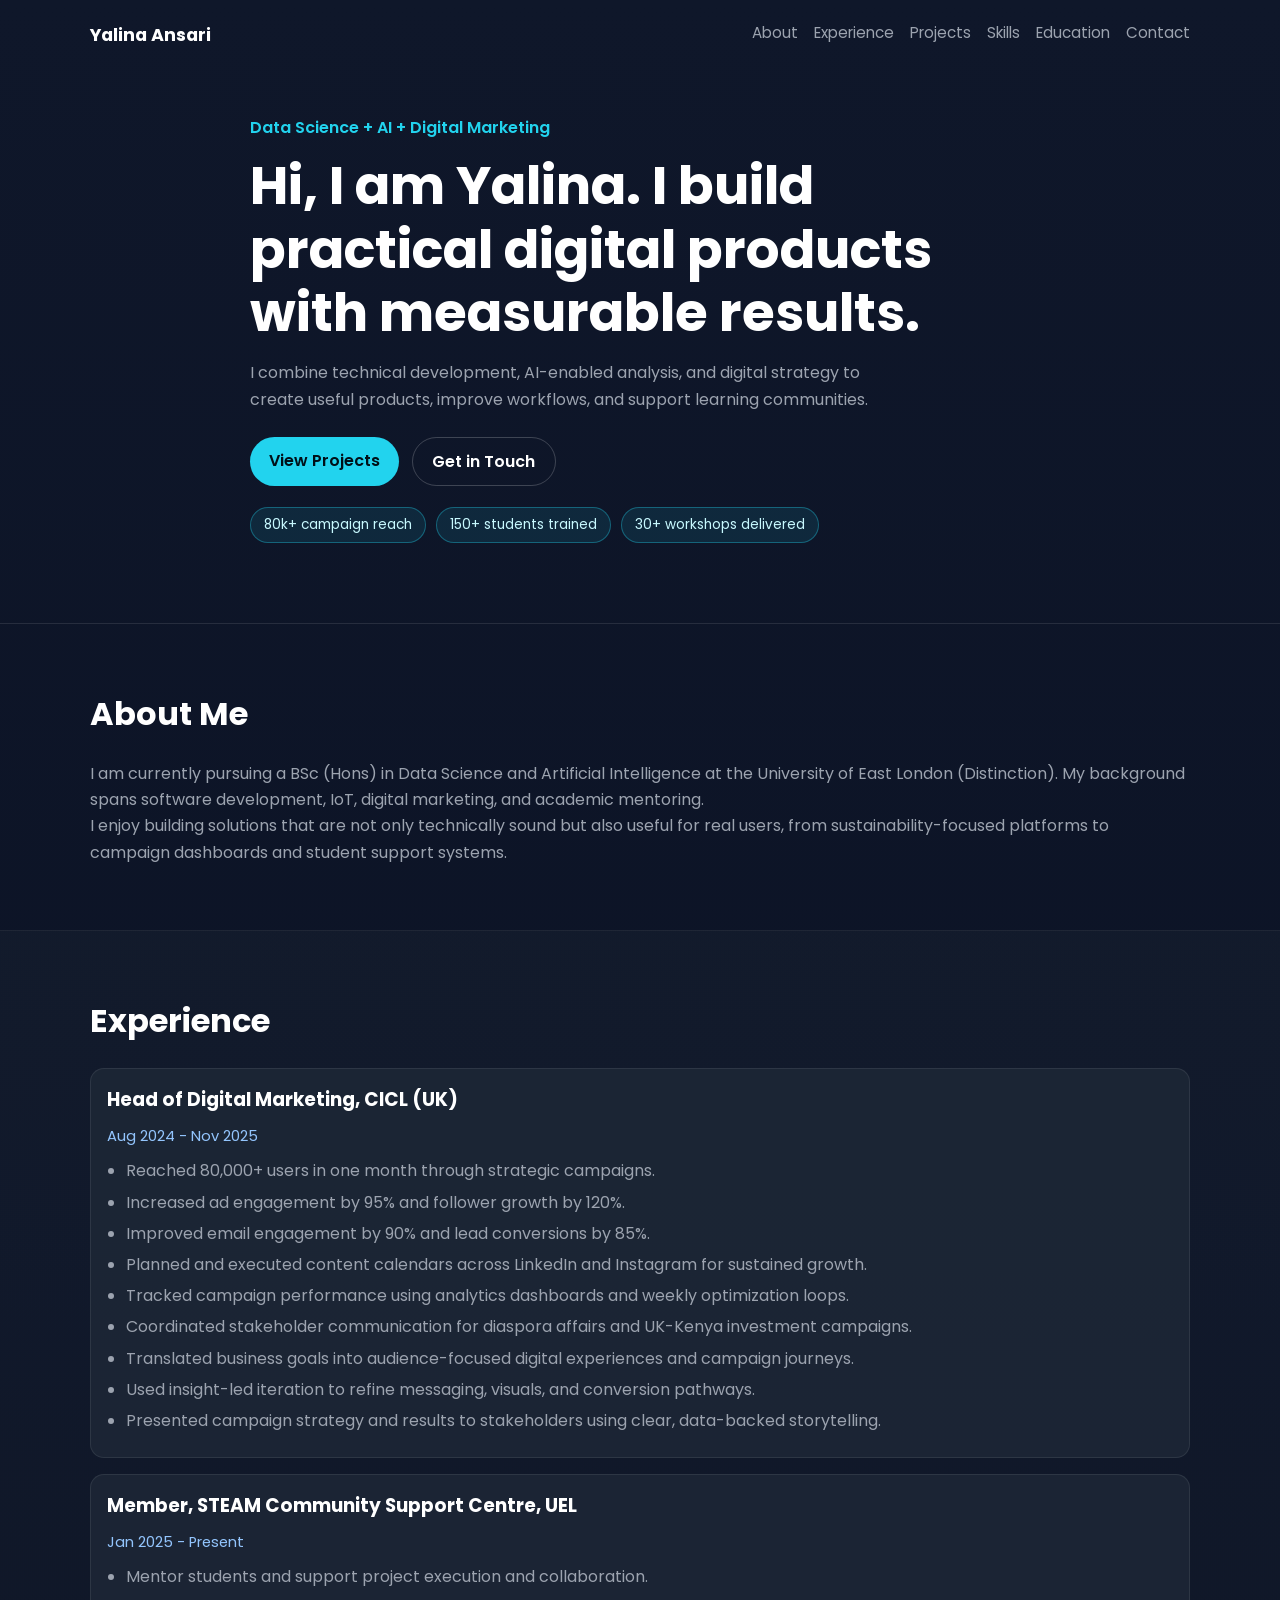
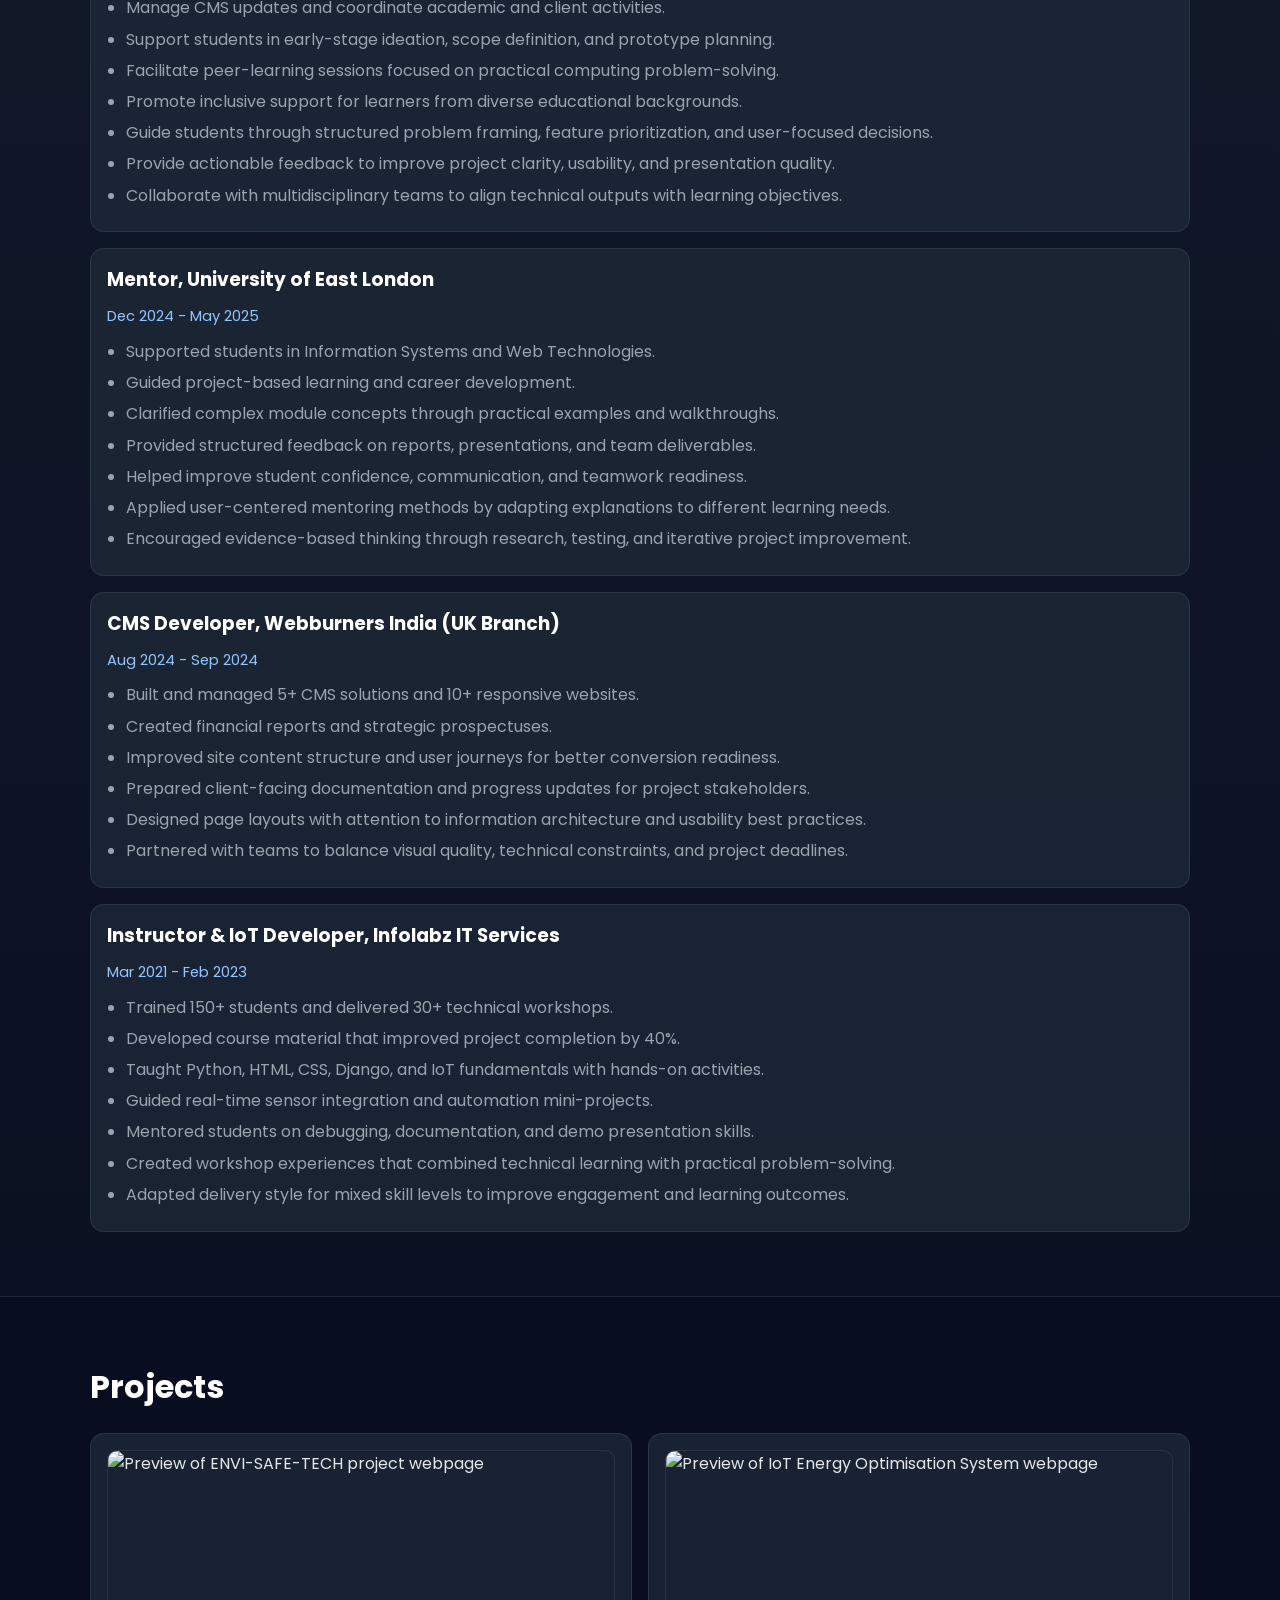
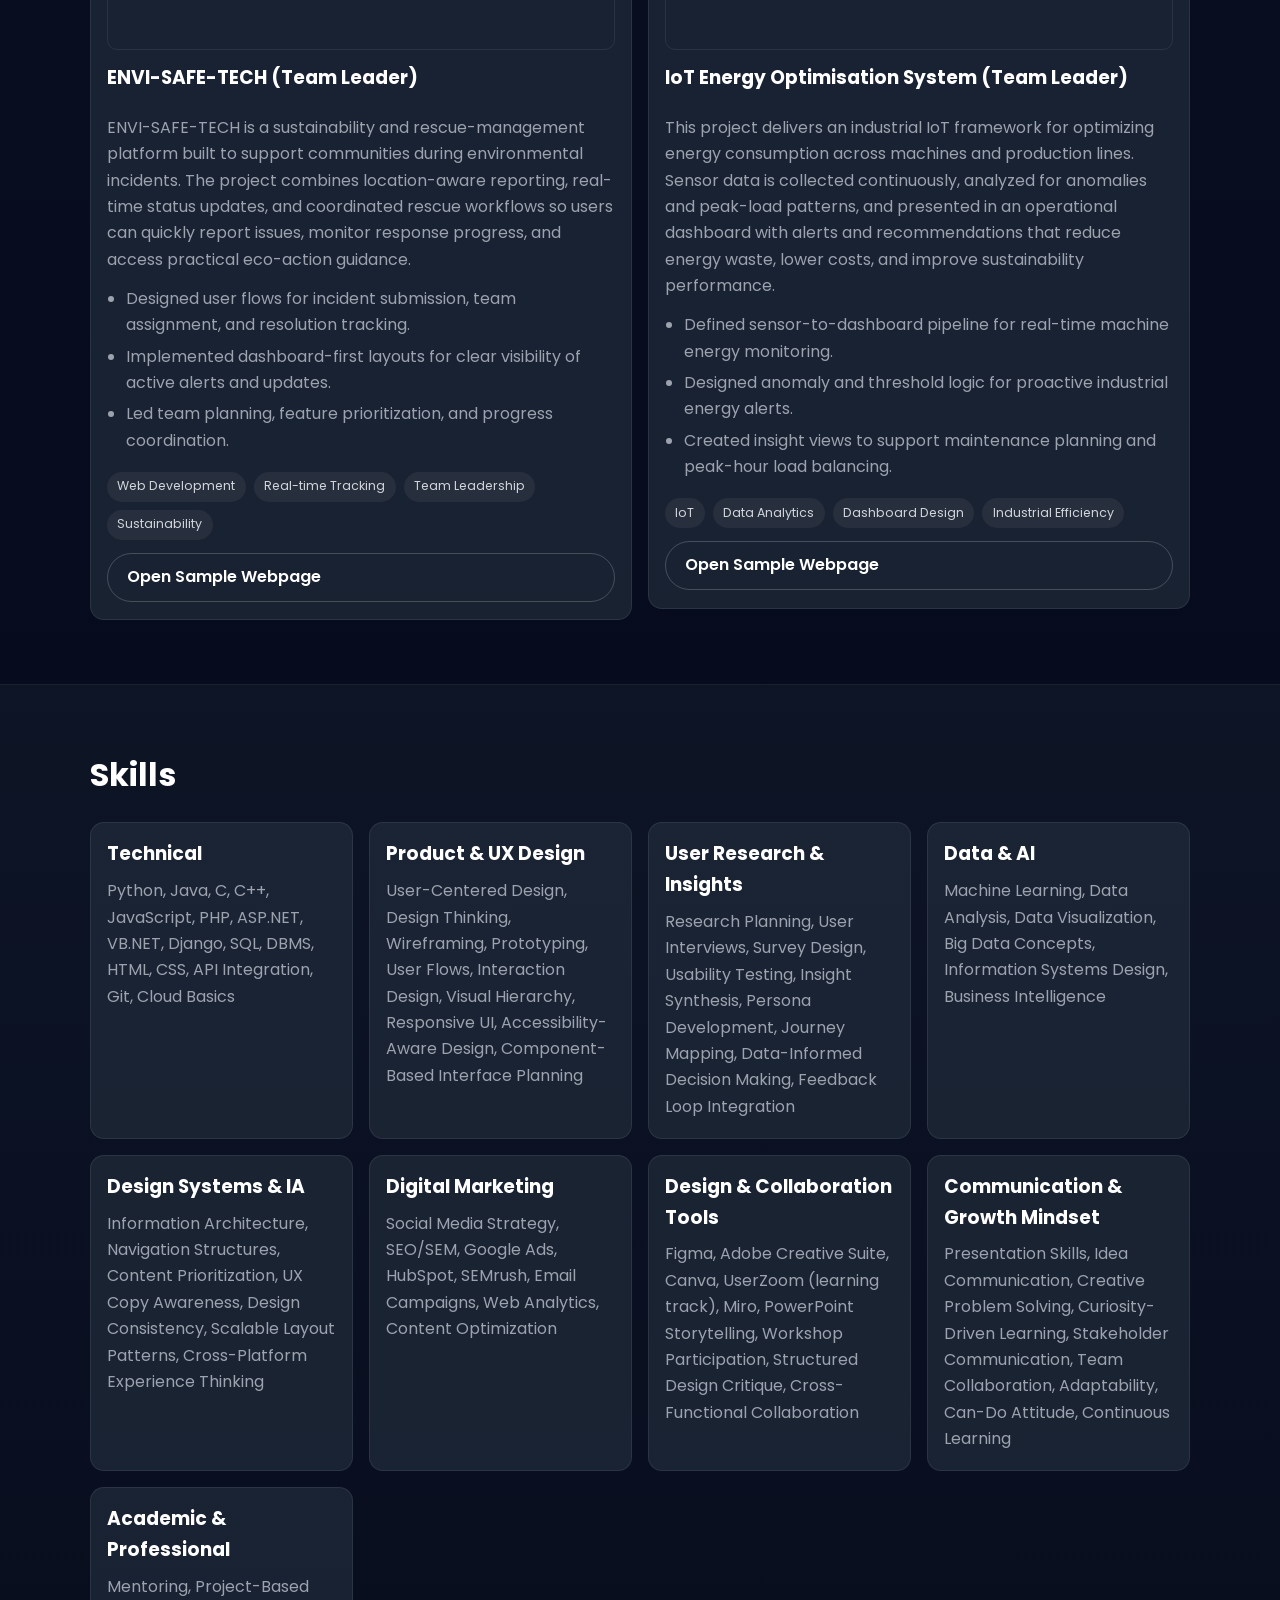
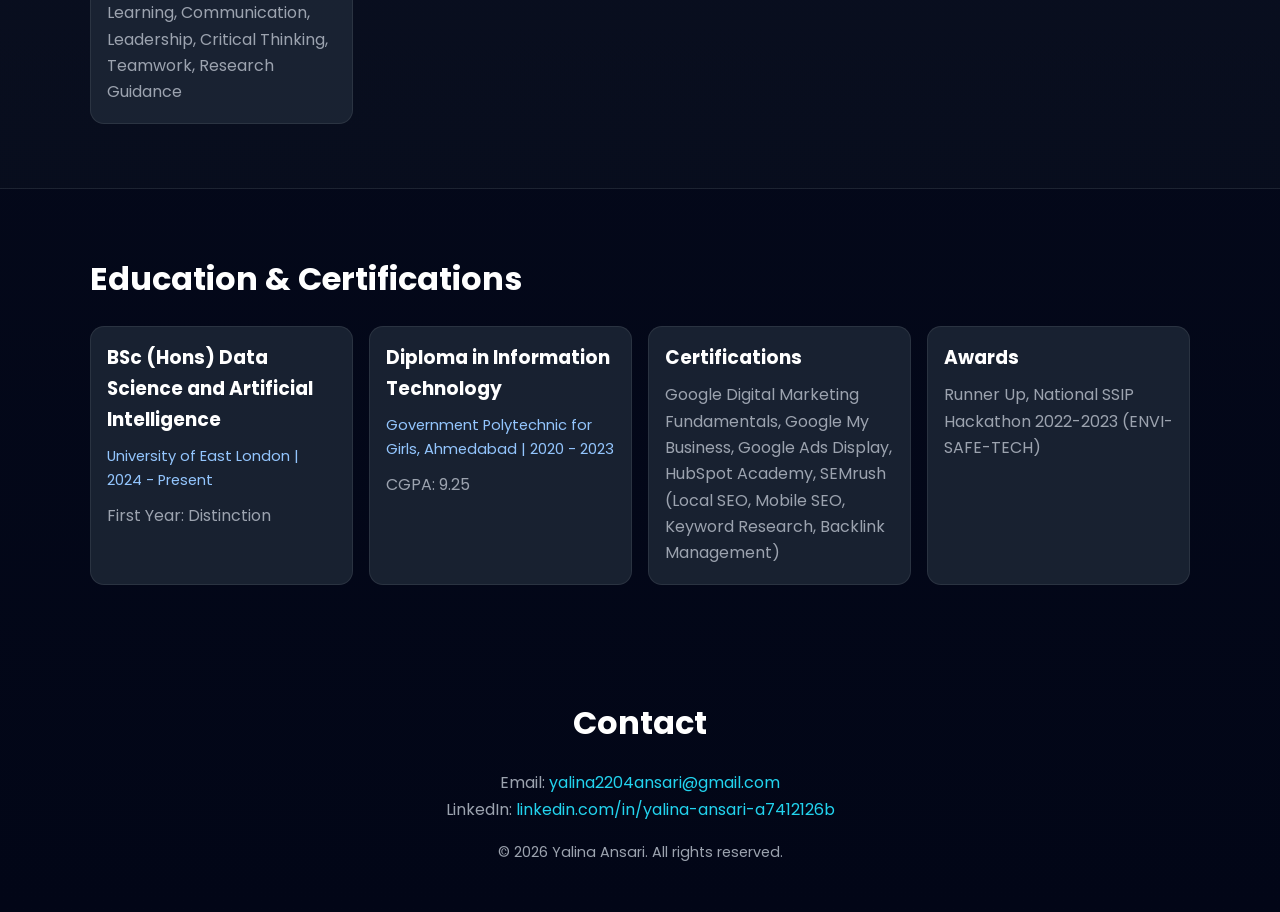
==== index.html @ b86195ce "Add files via upload" ====
<!DOCTYPE html>
<html lang="en">
<head>
  <meta charset="UTF-8" />
  <meta name="viewport" content="width=device-width, initial-scale=1.0" />
  <title>Yalina Ansari | Portfolio</title>
  <meta
    name="description"
    content="Portfolio of Yalina Ansari - Data Science, AI, Digital Marketing, and Web Development."
  />
  <link rel="preconnect" href="https://fonts.googleapis.com" />
  <link rel="preconnect" href="https://fonts.gstatic.com" crossorigin />
  <link
    href="https://fonts.googleapis.com/css2?family=Poppins:wght@300;400;500;600;700&display=swap"
    rel="stylesheet"
  />
  <link rel="stylesheet" href="styles.css" />
</head>
<body>
  <header class="hero">
    <nav class="nav container">
      <div class="brand">Yalina Ansari</div>
      <ul class="nav-links">
        <li><a href="#about">About</a></li>
        <li><a href="#experience">Experience</a></li>
        <li><a href="#projects">Projects</a></li>
        <li><a href="#skills">Skills</a></li>
        <li><a href="#education">Education</a></li>
        <li><a href="#contact">Contact</a></li>
      </ul>
    </nav>

    <div class="hero-content container">
      <p class="eyebrow">Data Science + AI + Digital Marketing</p>
      <h1>Hi, I am Yalina. I build practical digital products with measurable results.</h1>
      <p class="intro">
        I combine technical development, AI-enabled analysis, and digital strategy
        to create useful products, improve workflows, and support learning communities.
      </p>
      <div class="hero-actions">
        <a class="btn btn-primary" href="#projects">View Projects</a>
        <a class="btn btn-outline" href="#contact">Get in Touch</a>
      </div>
      <div class="impact-strip">
        <span>80k+ campaign reach</span>
        <span>150+ students trained</span>
        <span>30+ workshops delivered</span>
      </div>
    </div>
  </header>

  <main>
    <section id="about" class="section container">
      <h2>About Me</h2>
      <p>
        I am currently pursuing a BSc (Hons) in Data Science and Artificial
        Intelligence at the University of East London (Distinction). My background
        spans software development, IoT, digital marketing, and academic mentoring.
      </p>
      <p>
        I enjoy building solutions that are not only technically sound but also
        useful for real users, from sustainability-focused platforms to campaign
        dashboards and student support systems.
      </p>
    </section>

    <section id="experience" class="section section-alt">
      <div class="container">
        <h2>Experience</h2>
        <div class="timeline">
          <article class="card">
            <h3>Head of Digital Marketing, CICL (UK)</h3>
            <p class="meta">Aug 2024 - Nov 2025</p>
            <ul>
              <li>Reached 80,000+ users in one month through strategic campaigns.</li>
              <li>Increased ad engagement by 95% and follower growth by 120%.</li>
              <li>Improved email engagement by 90% and lead conversions by 85%.</li>
              <li>Planned and executed content calendars across LinkedIn and Instagram for sustained growth.</li>
              <li>Tracked campaign performance using analytics dashboards and weekly optimization loops.</li>
              <li>Coordinated stakeholder communication for diaspora affairs and UK-Kenya investment campaigns.</li>
              <li>Translated business goals into audience-focused digital experiences and campaign journeys.</li>
              <li>Used insight-led iteration to refine messaging, visuals, and conversion pathways.</li>
              <li>Presented campaign strategy and results to stakeholders using clear, data-backed storytelling.</li>
            </ul>
          </article>

          <article class="card">
            <h3>Member, STEAM Community Support Centre, UEL</h3>
            <p class="meta">Jan 2025 - Present</p>
            <ul>
              <li>Mentor students and support project execution and collaboration.</li>
              <li>Manage CMS updates and coordinate academic and client activities.</li>
              <li>Support students in early-stage ideation, scope definition, and prototype planning.</li>
              <li>Facilitate peer-learning sessions focused on practical computing problem-solving.</li>
              <li>Promote inclusive support for learners from diverse educational backgrounds.</li>
              <li>Guide students through structured problem framing, feature prioritization, and user-focused decisions.</li>
              <li>Provide actionable feedback to improve project clarity, usability, and presentation quality.</li>
              <li>Collaborate with multidisciplinary teams to align technical outputs with learning objectives.</li>
            </ul>
          </article>

          <article class="card">
            <h3>Mentor, University of East London</h3>
            <p class="meta">Dec 2024 - May 2025</p>
            <ul>
              <li>Supported students in Information Systems and Web Technologies.</li>
              <li>Guided project-based learning and career development.</li>
              <li>Clarified complex module concepts through practical examples and walkthroughs.</li>
              <li>Provided structured feedback on reports, presentations, and team deliverables.</li>
              <li>Helped improve student confidence, communication, and teamwork readiness.</li>
              <li>Applied user-centered mentoring methods by adapting explanations to different learning needs.</li>
              <li>Encouraged evidence-based thinking through research, testing, and iterative project improvement.</li>
            </ul>
          </article>

          <article class="card">
            <h3>CMS Developer, Webburners India (UK Branch)</h3>
            <p class="meta">Aug 2024 - Sep 2024</p>
            <ul>
              <li>Built and managed 5+ CMS solutions and 10+ responsive websites.</li>
              <li>Created financial reports and strategic prospectuses.</li>
              <li>Improved site content structure and user journeys for better conversion readiness.</li>
              <li>Prepared client-facing documentation and progress updates for project stakeholders.</li>
              <li>Designed page layouts with attention to information architecture and usability best practices.</li>
              <li>Partnered with teams to balance visual quality, technical constraints, and project deadlines.</li>
            </ul>
          </article>

          <article class="card">
            <h3>Instructor &amp; IoT Developer, Infolabz IT Services</h3>
            <p class="meta">Mar 2021 - Feb 2023</p>
            <ul>
              <li>Trained 150+ students and delivered 30+ technical workshops.</li>
              <li>Developed course material that improved project completion by 40%.</li>
              <li>Taught Python, HTML, CSS, Django, and IoT fundamentals with hands-on activities.</li>
              <li>Guided real-time sensor integration and automation mini-projects.</li>
              <li>Mentored students on debugging, documentation, and demo presentation skills.</li>
              <li>Created workshop experiences that combined technical learning with practical problem-solving.</li>
              <li>Adapted delivery style for mixed skill levels to improve engagement and learning outcomes.</li>
            </ul>
          </article>
        </div>
      </div>
    </section>

    <section id="projects" class="section container">
      <h2>Projects</h2>
      <div class="grid project-grid">
        <article class="card project-card">
          <img
            class="project-image"
            src="assets/envi-safe-tech-genuine.png"
            alt="Preview of ENVI-SAFE-TECH project webpage"
          />
          <h3>ENVI-SAFE-TECH (Team Leader)</h3>
          <p>
            ENVI-SAFE-TECH is a sustainability and rescue-management platform built
            to support communities during environmental incidents. The project combines
            location-aware reporting, real-time status updates, and coordinated rescue
            workflows so users can quickly report issues, monitor response progress,
            and access practical eco-action guidance.
          </p>
          <ul>
            <li>Designed user flows for incident submission, team assignment, and resolution tracking.</li>
            <li>Implemented dashboard-first layouts for clear visibility of active alerts and updates.</li>
            <li>Led team planning, feature prioritization, and progress coordination.</li>
          </ul>
          <div class="project-tags">
            <span>Web Development</span>
            <span>Real-time Tracking</span>
            <span>Team Leadership</span>
            <span>Sustainability</span>
          </div>
          <a class="btn btn-outline" href="projects/envi-safe-tech.html">Open Sample Webpage</a>
        </article>
        <article class="card project-card">
          <img
            class="project-image"
            src="assets/iot-energy-genuine.png"
            alt="Preview of IoT Energy Optimisation System webpage"
          />
          <h3>IoT Energy Optimisation System (Team Leader)</h3>
          <p>
            This project delivers an industrial IoT framework for optimizing energy
            consumption across machines and production lines. Sensor data is collected
            continuously, analyzed for anomalies and peak-load patterns, and presented
            in an operational dashboard with alerts and recommendations that reduce
            energy waste, lower costs, and improve sustainability performance.
          </p>
          <ul>
            <li>Defined sensor-to-dashboard pipeline for real-time machine energy monitoring.</li>
            <li>Designed anomaly and threshold logic for proactive industrial energy alerts.</li>
            <li>Created insight views to support maintenance planning and peak-hour load balancing.</li>
          </ul>
          <div class="project-tags">
            <span>IoT</span>
            <span>Data Analytics</span>
            <span>Dashboard Design</span>
            <span>Industrial Efficiency</span>
          </div>
          <a class="btn btn-outline" href="projects/iot-energy-optimisation.html">Open Sample Webpage</a>
        </article>
      </div>
    </section>

    <section id="skills" class="section section-alt">
      <div class="container">
        <h2>Skills</h2>
        <div class="skills-grid">
          <article class="card">
            <h3>Technical</h3>
            <p>
              Python, Java, C, C++, JavaScript, PHP, ASP.NET, VB.NET, Django,
              SQL, DBMS, HTML, CSS, API Integration, Git, Cloud Basics
            </p>
          </article>
          <article class="card">
            <h3>Product &amp; UX Design</h3>
            <p>
              User-Centered Design, Design Thinking, Wireframing, Prototyping,
              User Flows, Interaction Design, Visual Hierarchy, Responsive UI,
              Accessibility-Aware Design, Component-Based Interface Planning
            </p>
          </article>
          <article class="card">
            <h3>User Research &amp; Insights</h3>
            <p>
              Research Planning, User Interviews, Survey Design, Usability
              Testing, Insight Synthesis, Persona Development, Journey Mapping,
              Data-Informed Decision Making, Feedback Loop Integration
            </p>
          </article>
          <article class="card">
            <h3>Data &amp; AI</h3>
            <p>
              Machine Learning, Data Analysis, Data Visualization, Big Data
              Concepts, Information Systems Design, Business Intelligence
            </p>
          </article>
          <article class="card">
            <h3>Design Systems &amp; IA</h3>
            <p>
              Information Architecture, Navigation Structures, Content
              Prioritization, UX Copy Awareness, Design Consistency, Scalable
              Layout Patterns, Cross-Platform Experience Thinking
            </p>
          </article>
          <article class="card">
            <h3>Digital Marketing</h3>
            <p>
              Social Media Strategy, SEO/SEM, Google Ads, HubSpot, SEMrush,
              Email Campaigns, Web Analytics, Content Optimization
            </p>
          </article>
          <article class="card">
            <h3>Design &amp; Collaboration Tools</h3>
            <p>
              Figma, Adobe Creative Suite, Canva, UserZoom (learning track),
              Miro, PowerPoint Storytelling, Workshop Participation, Structured
              Design Critique, Cross-Functional Collaboration
            </p>
          </article>
          <article class="card">
            <h3>Communication &amp; Growth Mindset</h3>
            <p>
              Presentation Skills, Idea Communication, Creative Problem Solving,
              Curiosity-Driven Learning, Stakeholder Communication, Team
              Collaboration, Adaptability, Can-Do Attitude, Continuous Learning
            </p>
          </article>
          <article class="card">
            <h3>Academic &amp; Professional</h3>
            <p>
              Mentoring, Project-Based Learning, Communication, Leadership,
              Critical Thinking, Teamwork, Research Guidance
            </p>
          </article>
        </div>
      </div>
    </section>

    <section id="education" class="section container">
      <h2>Education &amp; Certifications</h2>
      <div class="grid">
        <article class="card">
          <h3>BSc (Hons) Data Science and Artificial Intelligence</h3>
          <p class="meta">University of East London | 2024 - Present</p>
          <p>First Year: Distinction</p>
        </article>
        <article class="card">
          <h3>Diploma in Information Technology</h3>
          <p class="meta">Government Polytechnic for Girls, Ahmedabad | 2020 - 2023</p>
          <p>CGPA: 9.25</p>
        </article>
        <article class="card">
          <h3>Certifications</h3>
          <p>
            Google Digital Marketing Fundamentals, Google My Business, Google Ads Display,
            HubSpot Academy, SEMrush (Local SEO, Mobile SEO, Keyword Research, Backlink Management)
          </p>
        </article>
        <article class="card">
          <h3>Awards</h3>
          <p>Runner Up, National SSIP Hackathon 2022-2023 (ENVI-SAFE-TECH)</p>
        </article>
      </div>
    </section>
  </main>

  <footer id="contact" class="footer">
    <div class="container">
      <h2>Contact</h2>
      <p>Email: <a href="mailto:yalina2204ansari@gmail.com">yalina2204ansari@gmail.com</a></p>
      <p>
        LinkedIn:
        <a href="https://www.linkedin.com/in/yalina-ansari-a7412126b" target="_blank" rel="noreferrer">
          linkedin.com/in/yalina-ansari-a7412126b
        </a>
      </p>
      <p class="copyright">© <span id="year"></span> Yalina Ansari. All rights reserved.</p>
    </div>
  </footer>

  <script src="script.js"></script>
</body>
</html>
---- styles.css ----
:root {
  --bg: #0f172a;
  --bg-soft: #111827;
  --card: #1f2937;
  --text: #e5e7eb;
  --muted: #9ca3af;
  --accent: #22d3ee;
  --accent-strong: #06b6d4;
  --white: #ffffff;
}

* {
  box-sizing: border-box;
  margin: 0;
  padding: 0;
}

html {
  scroll-behavior: smooth;
}

body {
  font-family: "Poppins", sans-serif;
  background: linear-gradient(180deg, var(--bg) 0%, #020617 100%);
  color: var(--text);
  line-height: 1.65;
}

.container {
  width: min(1100px, 92%);
  margin-inline: auto;
}

.hero {
  padding: 1.25rem 0 5rem;
  border-bottom: 1px solid rgba(255, 255, 255, 0.1);
}

.nav {
  display: flex;
  justify-content: space-between;
  align-items: center;
  gap: 1rem;
  margin-bottom: 4rem;
}

.brand {
  font-size: 1.1rem;
  font-weight: 700;
  color: var(--white);
}

.nav-links {
  list-style: none;
  display: flex;
  flex-wrap: wrap;
  gap: 1rem;
}

.nav-links a {
  color: var(--muted);
  text-decoration: none;
  font-size: 0.95rem;
}

.nav-links a:hover {
  color: var(--accent);
}

.hero-content {
  max-width: 780px;
}

.eyebrow {
  color: var(--accent);
  font-weight: 600;
  margin-bottom: 0.8rem;
}

h1 {
  font-size: clamp(1.8rem, 4.8vw, 3.3rem);
  line-height: 1.2;
  margin-bottom: 1rem;
  color: var(--white);
}

.intro {
  color: var(--muted);
  max-width: 65ch;
}

.hero-actions {
  display: flex;
  flex-wrap: wrap;
  gap: 0.8rem;
  margin-top: 1.5rem;
}

.impact-strip {
  margin-top: 1.3rem;
  display: flex;
  flex-wrap: wrap;
  gap: 0.65rem;
}

.impact-strip span {
  border: 1px solid rgba(34, 211, 238, 0.35);
  background: rgba(34, 211, 238, 0.1);
  color: #c8f9ff;
  border-radius: 999px;
  padding: 0.35rem 0.8rem;
  font-size: 0.85rem;
}

.btn {
  display: inline-block;
  padding: 0.65rem 1.2rem;
  border-radius: 999px;
  text-decoration: none;
  font-weight: 600;
  transition: all 0.2s ease;
}

.btn-primary {
  background: var(--accent);
  color: #001018;
}

.btn-primary:hover {
  background: var(--accent-strong);
}

.btn-outline {
  border: 1px solid rgba(255, 255, 255, 0.2);
  color: var(--white);
}

.btn-outline:hover {
  border-color: var(--accent);
  color: var(--accent);
}

.section {
  padding: 4rem 0;
}

.section-alt {
  background: linear-gradient(180deg, rgba(31, 41, 55, 0.3), rgba(17, 24, 39, 0.3));
  border-top: 1px solid rgba(255, 255, 255, 0.07);
  border-bottom: 1px solid rgba(255, 255, 255, 0.07);
}

h2 {
  font-size: clamp(1.3rem, 3vw, 2rem);
  color: var(--white);
  margin-bottom: 1.25rem;
}

p {
  color: var(--muted);
}

.timeline,
.grid,
.skills-grid {
  display: grid;
  gap: 1rem;
}

.grid {
  grid-template-columns: repeat(auto-fit, minmax(250px, 1fr));
}

.skills-grid {
  grid-template-columns: repeat(auto-fit, minmax(220px, 1fr));
}

.card {
  background: rgba(31, 41, 55, 0.8);
  border: 1px solid rgba(255, 255, 255, 0.08);
  border-radius: 14px;
  padding: 1rem 1rem 1.1rem;
}

.project-grid {
  align-items: start;
}

.project-card {
  display: flex;
  flex-direction: column;
  gap: 0.8rem;
}

.project-image {
  width: 100%;
  height: 200px;
  object-fit: cover;
  border-radius: 10px;
  border: 1px solid rgba(255, 255, 255, 0.08);
}

.project-tags {
  display: flex;
  flex-wrap: wrap;
  gap: 0.5rem;
}

.project-tags span {
  font-size: 0.78rem;
  border-radius: 999px;
  padding: 0.3rem 0.65rem;
  background: rgba(255, 255, 255, 0.06);
  color: #d1d5db;
}

.card h3 {
  color: var(--white);
  margin-bottom: 0.5rem;
}

.meta {
  color: #93c5fd;
  font-size: 0.92rem;
  margin-bottom: 0.65rem;
}

ul {
  padding-left: 1.2rem;
}

li {
  color: var(--muted);
  margin-bottom: 0.3rem;
}

.footer {
  padding: 3rem 0;
  text-align: center;
}

.footer a {
  color: var(--accent);
  text-decoration: none;
}

.footer a:hover {
  text-decoration: underline;
}

.copyright {
  margin-top: 1.1rem;
  font-size: 0.9rem;
}

@media (max-width: 760px) {
  .nav {
    flex-direction: column;
    align-items: flex-start;
    margin-bottom: 2.4rem;
  }

  .project-image {
    height: 170px;
  }
}
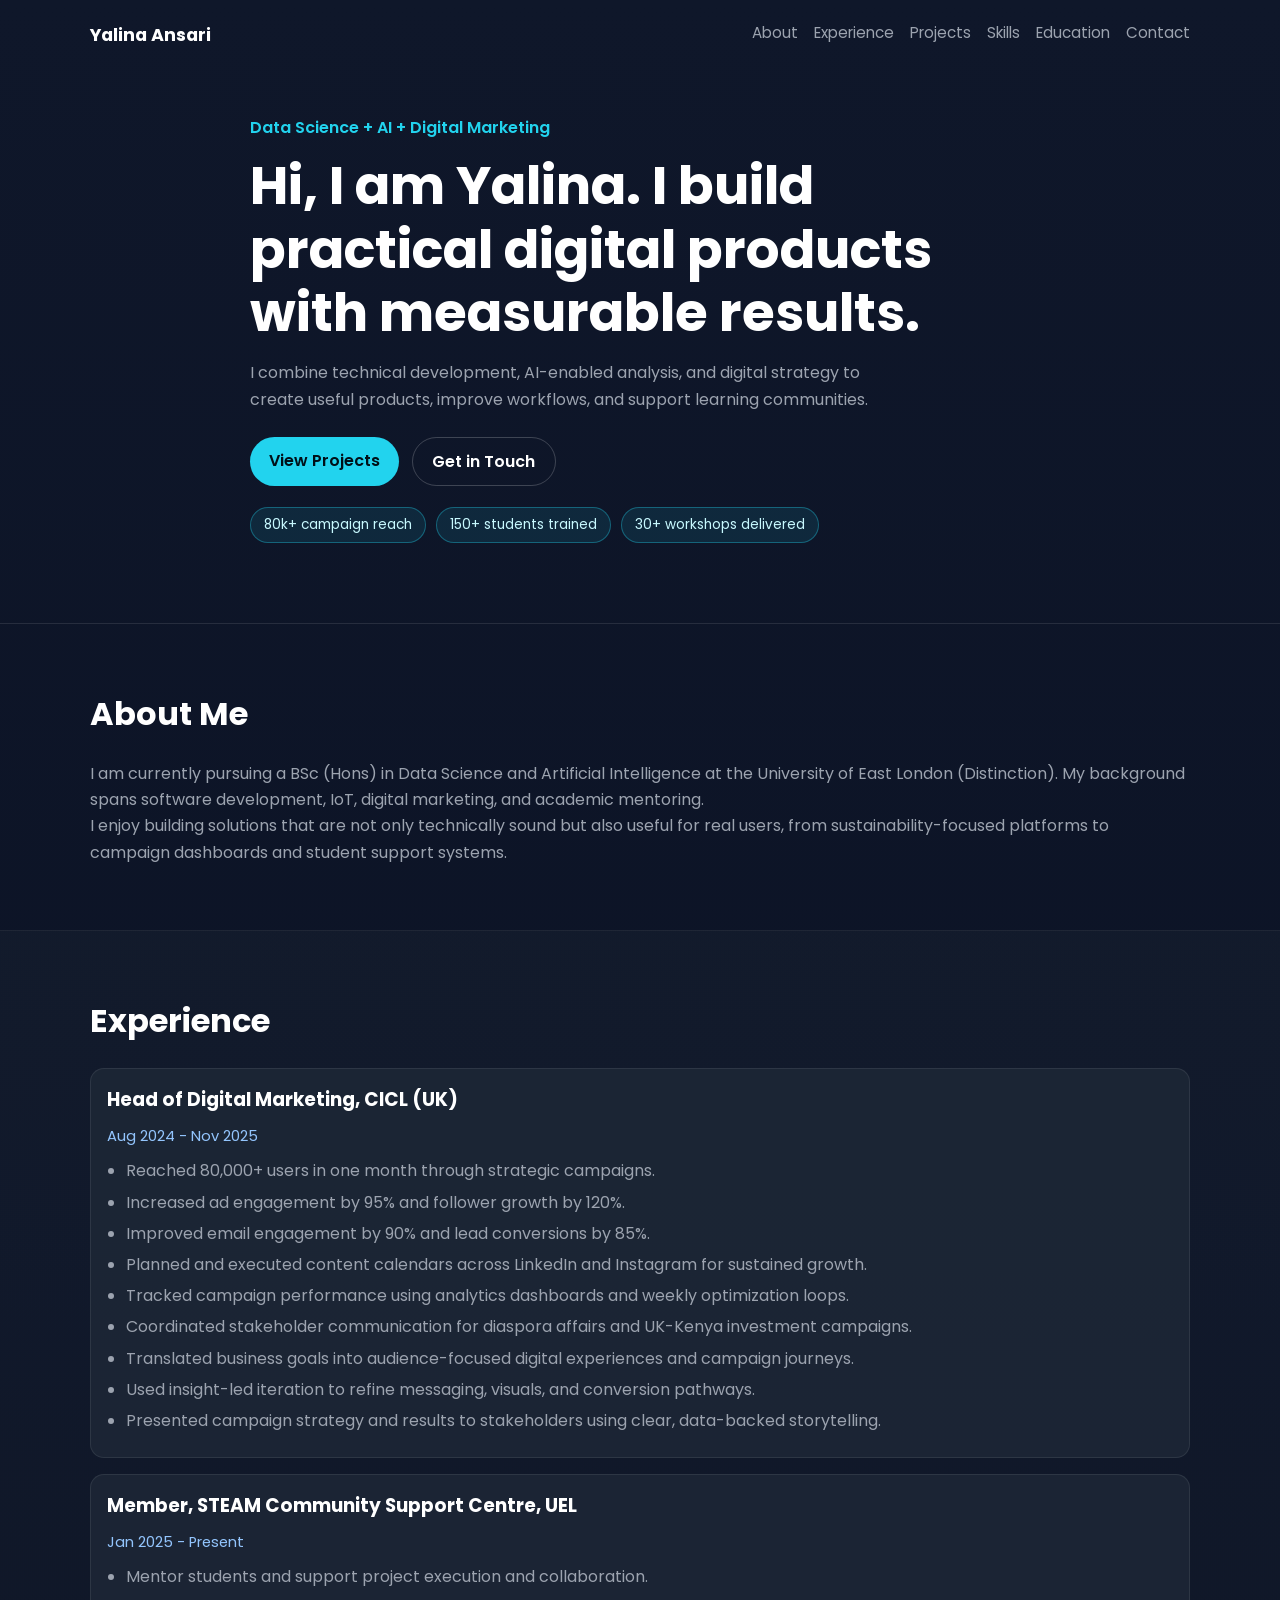
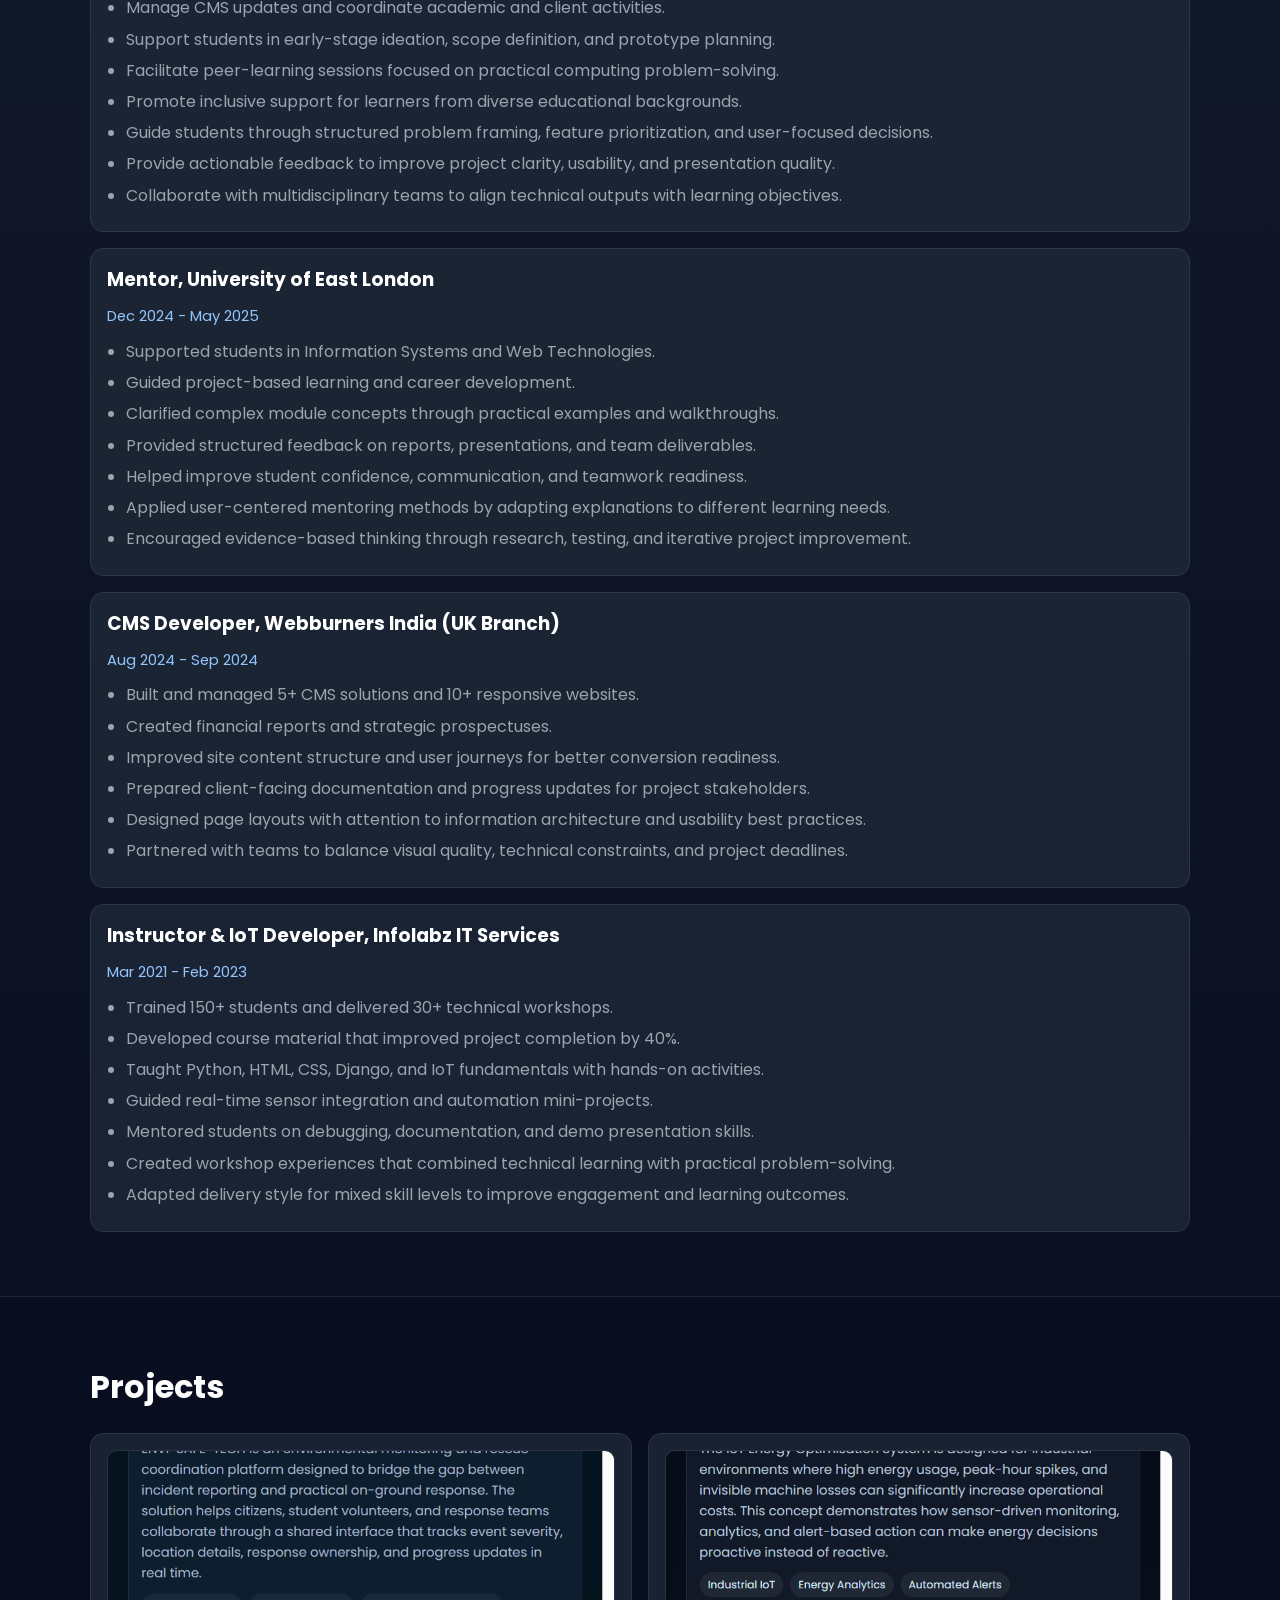
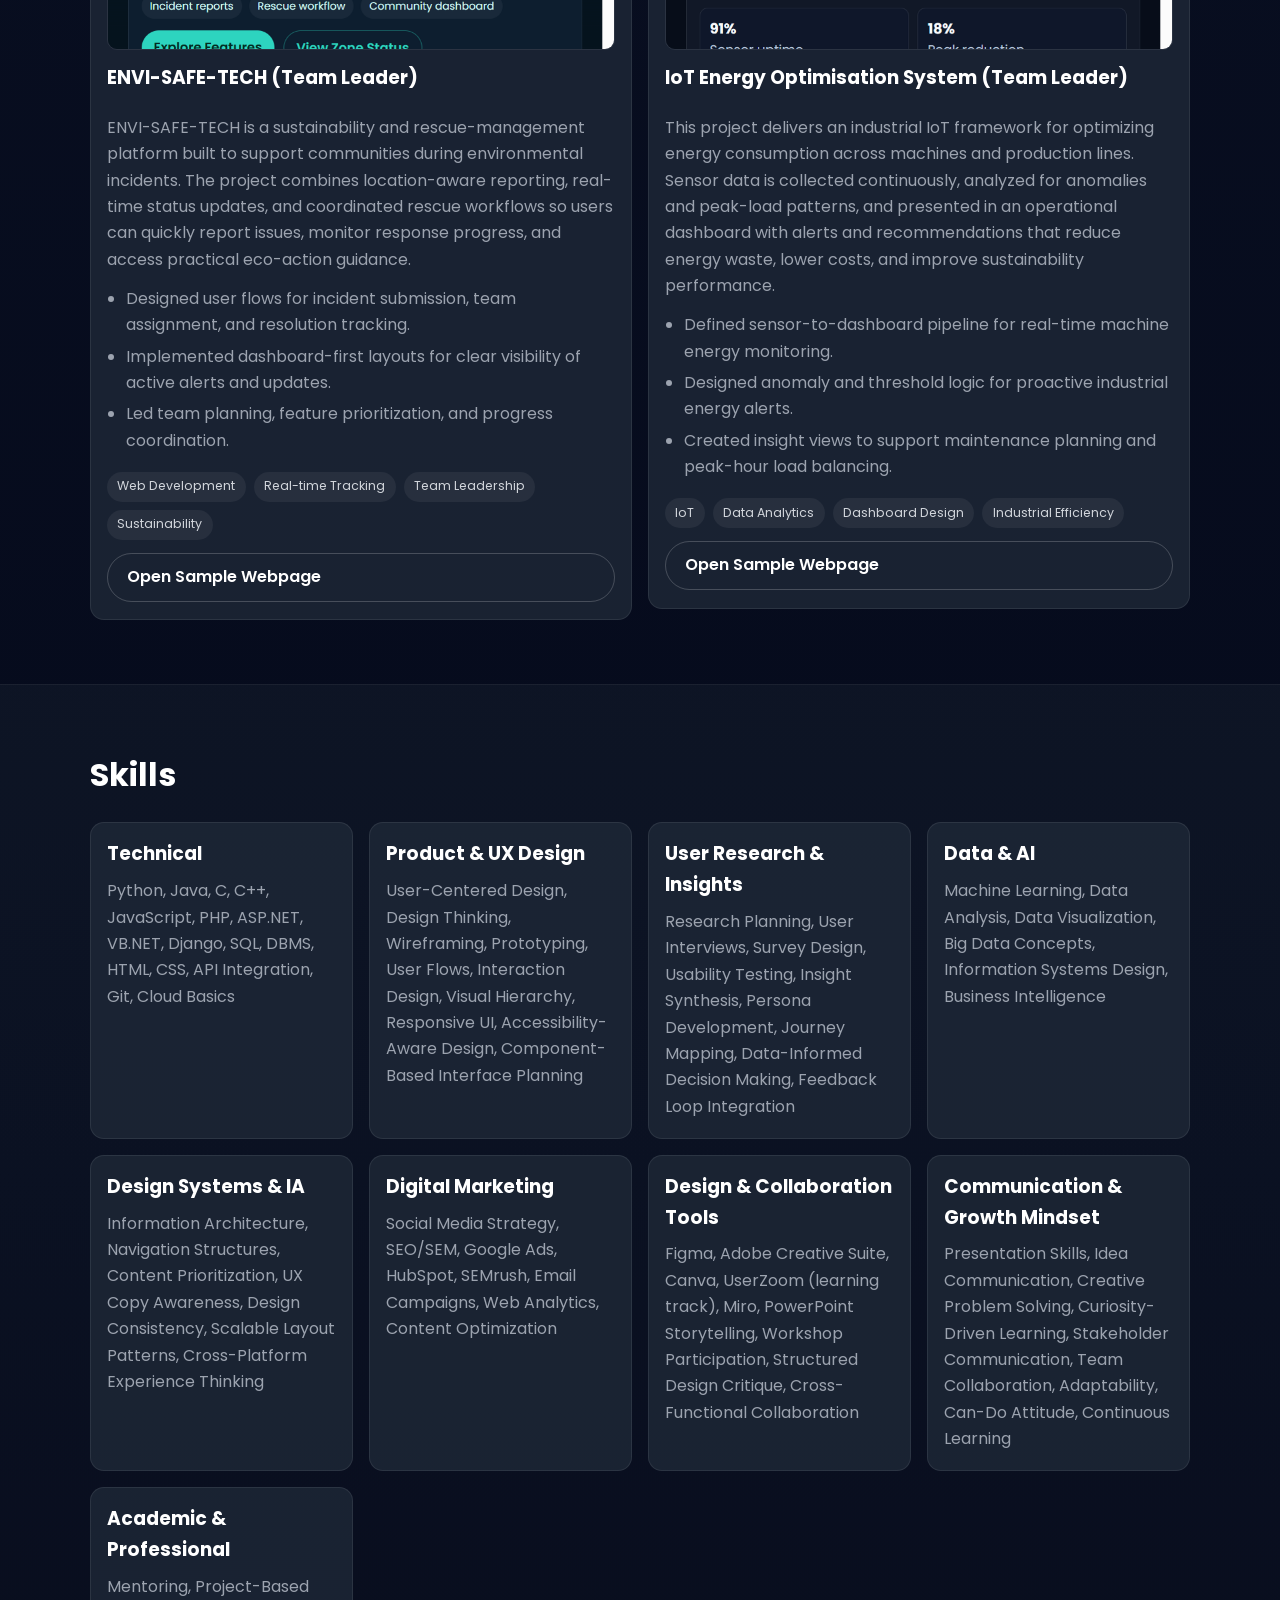
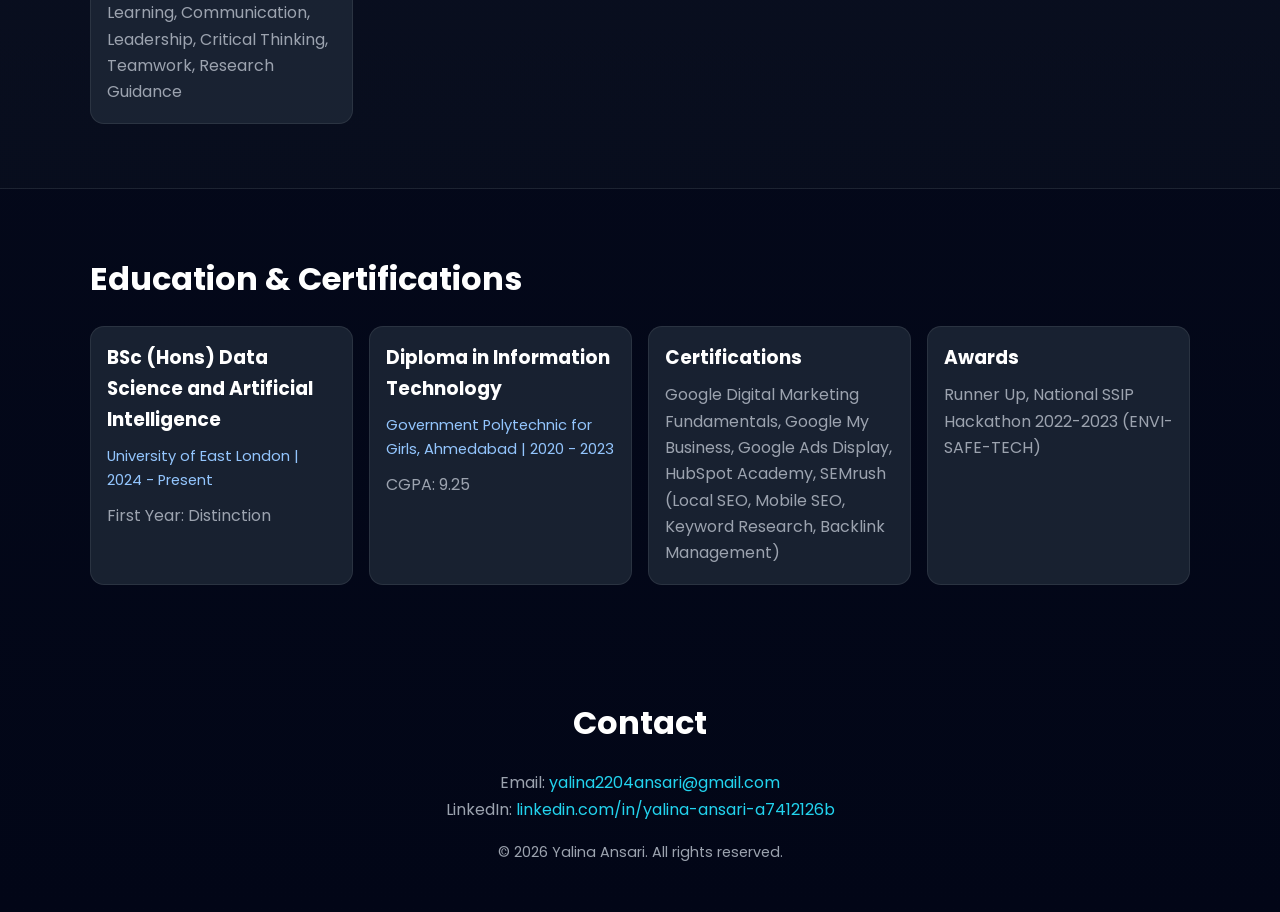
==== commit 4fae0d9e: "Add files via upload" ====
--- a/index.html
+++ b/index.html
@@ -1,326 +1,326 @@
-<!DOCTYPE html>
-<html lang="en">
-<head>
-  <meta charset="UTF-8" />
-  <meta name="viewport" content="width=device-width, initial-scale=1.0" />
-  <title>Yalina Ansari | Portfolio</title>
-  <meta
-    name="description"
-    content="Portfolio of Yalina Ansari - Data Science, AI, Digital Marketing, and Web Development."
-  />
-  <link rel="preconnect" href="https://fonts.googleapis.com" />
-  <link rel="preconnect" href="https://fonts.gstatic.com" crossorigin />
-  <link
-    href="https://fonts.googleapis.com/css2?family=Poppins:wght@300;400;500;600;700&display=swap"
-    rel="stylesheet"
-  />
-  <link rel="stylesheet" href="styles.css" />
-</head>
-<body>
-  <header class="hero">
-    <nav class="nav container">
-      <div class="brand">Yalina Ansari</div>
-      <ul class="nav-links">
-        <li><a href="#about">About</a></li>
-        <li><a href="#experience">Experience</a></li>
-        <li><a href="#projects">Projects</a></li>
-        <li><a href="#skills">Skills</a></li>
-        <li><a href="#education">Education</a></li>
-        <li><a href="#contact">Contact</a></li>
-      </ul>
-    </nav>
-
-    <div class="hero-content container">
-      <p class="eyebrow">Data Science + AI + Digital Marketing</p>
-      <h1>Hi, I am Yalina. I build practical digital products with measurable results.</h1>
-      <p class="intro">
-        I combine technical development, AI-enabled analysis, and digital strategy
-        to create useful products, improve workflows, and support learning communities.
-      </p>
-      <div class="hero-actions">
-        <a class="btn btn-primary" href="#projects">View Projects</a>
-        <a class="btn btn-outline" href="#contact">Get in Touch</a>
-      </div>
-      <div class="impact-strip">
-        <span>80k+ campaign reach</span>
-        <span>150+ students trained</span>
-        <span>30+ workshops delivered</span>
-      </div>
-    </div>
-  </header>
-
-  <main>
-    <section id="about" class="section container">
-      <h2>About Me</h2>
-      <p>
-        I am currently pursuing a BSc (Hons) in Data Science and Artificial
-        Intelligence at the University of East London (Distinction). My background
-        spans software development, IoT, digital marketing, and academic mentoring.
-      </p>
-      <p>
-        I enjoy building solutions that are not only technically sound but also
-        useful for real users, from sustainability-focused platforms to campaign
-        dashboards and student support systems.
-      </p>
-    </section>
-
-    <section id="experience" class="section section-alt">
-      <div class="container">
-        <h2>Experience</h2>
-        <div class="timeline">
-          <article class="card">
-            <h3>Head of Digital Marketing, CICL (UK)</h3>
-            <p class="meta">Aug 2024 - Nov 2025</p>
-            <ul>
-              <li>Reached 80,000+ users in one month through strategic campaigns.</li>
-              <li>Increased ad engagement by 95% and follower growth by 120%.</li>
-              <li>Improved email engagement by 90% and lead conversions by 85%.</li>
-              <li>Planned and executed content calendars across LinkedIn and Instagram for sustained growth.</li>
-              <li>Tracked campaign performance using analytics dashboards and weekly optimization loops.</li>
-              <li>Coordinated stakeholder communication for diaspora affairs and UK-Kenya investment campaigns.</li>
-              <li>Translated business goals into audience-focused digital experiences and campaign journeys.</li>
-              <li>Used insight-led iteration to refine messaging, visuals, and conversion pathways.</li>
-              <li>Presented campaign strategy and results to stakeholders using clear, data-backed storytelling.</li>
-            </ul>
-          </article>
-
-          <article class="card">
-            <h3>Member, STEAM Community Support Centre, UEL</h3>
-            <p class="meta">Jan 2025 - Present</p>
-            <ul>
-              <li>Mentor students and support project execution and collaboration.</li>
-              <li>Manage CMS updates and coordinate academic and client activities.</li>
-              <li>Support students in early-stage ideation, scope definition, and prototype planning.</li>
-              <li>Facilitate peer-learning sessions focused on practical computing problem-solving.</li>
-              <li>Promote inclusive support for learners from diverse educational backgrounds.</li>
-              <li>Guide students through structured problem framing, feature prioritization, and user-focused decisions.</li>
-              <li>Provide actionable feedback to improve project clarity, usability, and presentation quality.</li>
-              <li>Collaborate with multidisciplinary teams to align technical outputs with learning objectives.</li>
-            </ul>
-          </article>
-
-          <article class="card">
-            <h3>Mentor, University of East London</h3>
-            <p class="meta">Dec 2024 - May 2025</p>
-            <ul>
-              <li>Supported students in Information Systems and Web Technologies.</li>
-              <li>Guided project-based learning and career development.</li>
-              <li>Clarified complex module concepts through practical examples and walkthroughs.</li>
-              <li>Provided structured feedback on reports, presentations, and team deliverables.</li>
-              <li>Helped improve student confidence, communication, and teamwork readiness.</li>
-              <li>Applied user-centered mentoring methods by adapting explanations to different learning needs.</li>
-              <li>Encouraged evidence-based thinking through research, testing, and iterative project improvement.</li>
-            </ul>
-          </article>
-
-          <article class="card">
-            <h3>CMS Developer, Webburners India (UK Branch)</h3>
-            <p class="meta">Aug 2024 - Sep 2024</p>
-            <ul>
-              <li>Built and managed 5+ CMS solutions and 10+ responsive websites.</li>
-              <li>Created financial reports and strategic prospectuses.</li>
-              <li>Improved site content structure and user journeys for better conversion readiness.</li>
-              <li>Prepared client-facing documentation and progress updates for project stakeholders.</li>
-              <li>Designed page layouts with attention to information architecture and usability best practices.</li>
-              <li>Partnered with teams to balance visual quality, technical constraints, and project deadlines.</li>
-            </ul>
-          </article>
-
-          <article class="card">
-            <h3>Instructor &amp; IoT Developer, Infolabz IT Services</h3>
-            <p class="meta">Mar 2021 - Feb 2023</p>
-            <ul>
-              <li>Trained 150+ students and delivered 30+ technical workshops.</li>
-              <li>Developed course material that improved project completion by 40%.</li>
-              <li>Taught Python, HTML, CSS, Django, and IoT fundamentals with hands-on activities.</li>
-              <li>Guided real-time sensor integration and automation mini-projects.</li>
-              <li>Mentored students on debugging, documentation, and demo presentation skills.</li>
-              <li>Created workshop experiences that combined technical learning with practical problem-solving.</li>
-              <li>Adapted delivery style for mixed skill levels to improve engagement and learning outcomes.</li>
-            </ul>
-          </article>
-        </div>
-      </div>
-    </section>
-
-    <section id="projects" class="section container">
-      <h2>Projects</h2>
-      <div class="grid project-grid">
-        <article class="card project-card">
-          <img
-            class="project-image"
-            src="assets/envi-safe-tech-genuine.png"
-            alt="Preview of ENVI-SAFE-TECH project webpage"
-          />
-          <h3>ENVI-SAFE-TECH (Team Leader)</h3>
-          <p>
-            ENVI-SAFE-TECH is a sustainability and rescue-management platform built
-            to support communities during environmental incidents. The project combines
-            location-aware reporting, real-time status updates, and coordinated rescue
-            workflows so users can quickly report issues, monitor response progress,
-            and access practical eco-action guidance.
-          </p>
-          <ul>
-            <li>Designed user flows for incident submission, team assignment, and resolution tracking.</li>
-            <li>Implemented dashboard-first layouts for clear visibility of active alerts and updates.</li>
-            <li>Led team planning, feature prioritization, and progress coordination.</li>
-          </ul>
-          <div class="project-tags">
-            <span>Web Development</span>
-            <span>Real-time Tracking</span>
-            <span>Team Leadership</span>
-            <span>Sustainability</span>
-          </div>
-          <a class="btn btn-outline" href="projects/envi-safe-tech.html">Open Sample Webpage</a>
-        </article>
-        <article class="card project-card">
-          <img
-            class="project-image"
-            src="assets/iot-energy-genuine.png"
-            alt="Preview of IoT Energy Optimisation System webpage"
-          />
-          <h3>IoT Energy Optimisation System (Team Leader)</h3>
-          <p>
-            This project delivers an industrial IoT framework for optimizing energy
-            consumption across machines and production lines. Sensor data is collected
-            continuously, analyzed for anomalies and peak-load patterns, and presented
-            in an operational dashboard with alerts and recommendations that reduce
-            energy waste, lower costs, and improve sustainability performance.
-          </p>
-          <ul>
-            <li>Defined sensor-to-dashboard pipeline for real-time machine energy monitoring.</li>
-            <li>Designed anomaly and threshold logic for proactive industrial energy alerts.</li>
-            <li>Created insight views to support maintenance planning and peak-hour load balancing.</li>
-          </ul>
-          <div class="project-tags">
-            <span>IoT</span>
-            <span>Data Analytics</span>
-            <span>Dashboard Design</span>
-            <span>Industrial Efficiency</span>
-          </div>
-          <a class="btn btn-outline" href="projects/iot-energy-optimisation.html">Open Sample Webpage</a>
-        </article>
-      </div>
-    </section>
-
-    <section id="skills" class="section section-alt">
-      <div class="container">
-        <h2>Skills</h2>
-        <div class="skills-grid">
-          <article class="card">
-            <h3>Technical</h3>
-            <p>
-              Python, Java, C, C++, JavaScript, PHP, ASP.NET, VB.NET, Django,
-              SQL, DBMS, HTML, CSS, API Integration, Git, Cloud Basics
-            </p>
-          </article>
-          <article class="card">
-            <h3>Product &amp; UX Design</h3>
-            <p>
-              User-Centered Design, Design Thinking, Wireframing, Prototyping,
-              User Flows, Interaction Design, Visual Hierarchy, Responsive UI,
-              Accessibility-Aware Design, Component-Based Interface Planning
-            </p>
-          </article>
-          <article class="card">
-            <h3>User Research &amp; Insights</h3>
-            <p>
-              Research Planning, User Interviews, Survey Design, Usability
-              Testing, Insight Synthesis, Persona Development, Journey Mapping,
-              Data-Informed Decision Making, Feedback Loop Integration
-            </p>
-          </article>
-          <article class="card">
-            <h3>Data &amp; AI</h3>
-            <p>
-              Machine Learning, Data Analysis, Data Visualization, Big Data
-              Concepts, Information Systems Design, Business Intelligence
-            </p>
-          </article>
-          <article class="card">
-            <h3>Design Systems &amp; IA</h3>
-            <p>
-              Information Architecture, Navigation Structures, Content
-              Prioritization, UX Copy Awareness, Design Consistency, Scalable
-              Layout Patterns, Cross-Platform Experience Thinking
-            </p>
-          </article>
-          <article class="card">
-            <h3>Digital Marketing</h3>
-            <p>
-              Social Media Strategy, SEO/SEM, Google Ads, HubSpot, SEMrush,
-              Email Campaigns, Web Analytics, Content Optimization
-            </p>
-          </article>
-          <article class="card">
-            <h3>Design &amp; Collaboration Tools</h3>
-            <p>
-              Figma, Adobe Creative Suite, Canva, UserZoom (learning track),
-              Miro, PowerPoint Storytelling, Workshop Participation, Structured
-              Design Critique, Cross-Functional Collaboration
-            </p>
-          </article>
-          <article class="card">
-            <h3>Communication &amp; Growth Mindset</h3>
-            <p>
-              Presentation Skills, Idea Communication, Creative Problem Solving,
-              Curiosity-Driven Learning, Stakeholder Communication, Team
-              Collaboration, Adaptability, Can-Do Attitude, Continuous Learning
-            </p>
-          </article>
-          <article class="card">
-            <h3>Academic &amp; Professional</h3>
-            <p>
-              Mentoring, Project-Based Learning, Communication, Leadership,
-              Critical Thinking, Teamwork, Research Guidance
-            </p>
-          </article>
-        </div>
-      </div>
-    </section>
-
-    <section id="education" class="section container">
-      <h2>Education &amp; Certifications</h2>
-      <div class="grid">
-        <article class="card">
-          <h3>BSc (Hons) Data Science and Artificial Intelligence</h3>
-          <p class="meta">University of East London | 2024 - Present</p>
-          <p>First Year: Distinction</p>
-        </article>
-        <article class="card">
-          <h3>Diploma in Information Technology</h3>
-          <p class="meta">Government Polytechnic for Girls, Ahmedabad | 2020 - 2023</p>
-          <p>CGPA: 9.25</p>
-        </article>
-        <article class="card">
-          <h3>Certifications</h3>
-          <p>
-            Google Digital Marketing Fundamentals, Google My Business, Google Ads Display,
-            HubSpot Academy, SEMrush (Local SEO, Mobile SEO, Keyword Research, Backlink Management)
-          </p>
-        </article>
-        <article class="card">
-          <h3>Awards</h3>
-          <p>Runner Up, National SSIP Hackathon 2022-2023 (ENVI-SAFE-TECH)</p>
-        </article>
-      </div>
-    </section>
-  </main>
-
-  <footer id="contact" class="footer">
-    <div class="container">
-      <h2>Contact</h2>
-      <p>Email: <a href="mailto:yalina2204ansari@gmail.com">yalina2204ansari@gmail.com</a></p>
-      <p>
-        LinkedIn:
-        <a href="https://www.linkedin.com/in/yalina-ansari-a7412126b" target="_blank" rel="noreferrer">
-          linkedin.com/in/yalina-ansari-a7412126b
-        </a>
-      </p>
-      <p class="copyright">© <span id="year"></span> Yalina Ansari. All rights reserved.</p>
-    </div>
-  </footer>
-
-  <script src="script.js"></script>
-</body>
-</html>
+<!DOCTYPE html>
+<html lang="en">
+<head>
+  <meta charset="UTF-8" />
+  <meta name="viewport" content="width=device-width, initial-scale=1.0" />
+  <title>Yalina Ansari | Portfolio</title>
+  <meta
+    name="description"
+    content="Portfolio of Yalina Ansari - Data Science, AI, Digital Marketing, and Web Development."
+  />
+  <link rel="preconnect" href="https://fonts.googleapis.com" />
+  <link rel="preconnect" href="https://fonts.gstatic.com" crossorigin />
+  <link
+    href="https://fonts.googleapis.com/css2?family=Poppins:wght@300;400;500;600;700&display=swap"
+    rel="stylesheet"
+  />
+  <link rel="stylesheet" href="styles.css" />
+</head>
+<body>
+  <header class="hero">
+    <nav class="nav container">
+      <div class="brand">Yalina Ansari</div>
+      <ul class="nav-links">
+        <li><a href="#about">About</a></li>
+        <li><a href="#experience">Experience</a></li>
+        <li><a href="#projects">Projects</a></li>
+        <li><a href="#skills">Skills</a></li>
+        <li><a href="#education">Education</a></li>
+        <li><a href="#contact">Contact</a></li>
+      </ul>
+    </nav>
+
+    <div class="hero-content container">
+      <p class="eyebrow">Data Science + AI + Digital Marketing</p>
+      <h1>Hi, I am Yalina. I build practical digital products with measurable results.</h1>
+      <p class="intro">
+        I combine technical development, AI-enabled analysis, and digital strategy
+        to create useful products, improve workflows, and support learning communities.
+      </p>
+      <div class="hero-actions">
+        <a class="btn btn-primary" href="#projects">View Projects</a>
+        <a class="btn btn-outline" href="#contact">Get in Touch</a>
+      </div>
+      <div class="impact-strip">
+        <span>80k+ campaign reach</span>
+        <span>150+ students trained</span>
+        <span>30+ workshops delivered</span>
+      </div>
+    </div>
+  </header>
+
+  <main>
+    <section id="about" class="section container">
+      <h2>About Me</h2>
+      <p>
+        I am currently pursuing a BSc (Hons) in Data Science and Artificial
+        Intelligence at the University of East London (Distinction). My background
+        spans software development, IoT, digital marketing, and academic mentoring.
+      </p>
+      <p>
+        I enjoy building solutions that are not only technically sound but also
+        useful for real users, from sustainability-focused platforms to campaign
+        dashboards and student support systems.
+      </p>
+    </section>
+
+    <section id="experience" class="section section-alt">
+      <div class="container">
+        <h2>Experience</h2>
+        <div class="timeline">
+          <article class="card">
+            <h3>Head of Digital Marketing, CICL (UK)</h3>
+            <p class="meta">Aug 2024 - Nov 2025</p>
+            <ul>
+              <li>Reached 80,000+ users in one month through strategic campaigns.</li>
+              <li>Increased ad engagement by 95% and follower growth by 120%.</li>
+              <li>Improved email engagement by 90% and lead conversions by 85%.</li>
+              <li>Planned and executed content calendars across LinkedIn and Instagram for sustained growth.</li>
+              <li>Tracked campaign performance using analytics dashboards and weekly optimization loops.</li>
+              <li>Coordinated stakeholder communication for diaspora affairs and UK-Kenya investment campaigns.</li>
+              <li>Translated business goals into audience-focused digital experiences and campaign journeys.</li>
+              <li>Used insight-led iteration to refine messaging, visuals, and conversion pathways.</li>
+              <li>Presented campaign strategy and results to stakeholders using clear, data-backed storytelling.</li>
+            </ul>
+          </article>
+
+          <article class="card">
+            <h3>Member, STEAM Community Support Centre, UEL</h3>
+            <p class="meta">Jan 2025 - Present</p>
+            <ul>
+              <li>Mentor students and support project execution and collaboration.</li>
+              <li>Manage CMS updates and coordinate academic and client activities.</li>
+              <li>Support students in early-stage ideation, scope definition, and prototype planning.</li>
+              <li>Facilitate peer-learning sessions focused on practical computing problem-solving.</li>
+              <li>Promote inclusive support for learners from diverse educational backgrounds.</li>
+              <li>Guide students through structured problem framing, feature prioritization, and user-focused decisions.</li>
+              <li>Provide actionable feedback to improve project clarity, usability, and presentation quality.</li>
+              <li>Collaborate with multidisciplinary teams to align technical outputs with learning objectives.</li>
+            </ul>
+          </article>
+
+          <article class="card">
+            <h3>Mentor, University of East London</h3>
+            <p class="meta">Dec 2024 - May 2025</p>
+            <ul>
+              <li>Supported students in Information Systems and Web Technologies.</li>
+              <li>Guided project-based learning and career development.</li>
+              <li>Clarified complex module concepts through practical examples and walkthroughs.</li>
+              <li>Provided structured feedback on reports, presentations, and team deliverables.</li>
+              <li>Helped improve student confidence, communication, and teamwork readiness.</li>
+              <li>Applied user-centered mentoring methods by adapting explanations to different learning needs.</li>
+              <li>Encouraged evidence-based thinking through research, testing, and iterative project improvement.</li>
+            </ul>
+          </article>
+
+          <article class="card">
+            <h3>CMS Developer, Webburners India (UK Branch)</h3>
+            <p class="meta">Aug 2024 - Sep 2024</p>
+            <ul>
+              <li>Built and managed 5+ CMS solutions and 10+ responsive websites.</li>
+              <li>Created financial reports and strategic prospectuses.</li>
+              <li>Improved site content structure and user journeys for better conversion readiness.</li>
+              <li>Prepared client-facing documentation and progress updates for project stakeholders.</li>
+              <li>Designed page layouts with attention to information architecture and usability best practices.</li>
+              <li>Partnered with teams to balance visual quality, technical constraints, and project deadlines.</li>
+            </ul>
+          </article>
+
+          <article class="card">
+            <h3>Instructor &amp; IoT Developer, Infolabz IT Services</h3>
+            <p class="meta">Mar 2021 - Feb 2023</p>
+            <ul>
+              <li>Trained 150+ students and delivered 30+ technical workshops.</li>
+              <li>Developed course material that improved project completion by 40%.</li>
+              <li>Taught Python, HTML, CSS, Django, and IoT fundamentals with hands-on activities.</li>
+              <li>Guided real-time sensor integration and automation mini-projects.</li>
+              <li>Mentored students on debugging, documentation, and demo presentation skills.</li>
+              <li>Created workshop experiences that combined technical learning with practical problem-solving.</li>
+              <li>Adapted delivery style for mixed skill levels to improve engagement and learning outcomes.</li>
+            </ul>
+          </article>
+        </div>
+      </div>
+    </section>
+
+    <section id="projects" class="section container">
+      <h2>Projects</h2>
+      <div class="grid project-grid">
+        <article class="card project-card">
+          <img
+            class="project-image"
+            src="envi-safe-tech-genuine.png"
+            alt="Preview of ENVI-SAFE-TECH project webpage"
+          />
+          <h3>ENVI-SAFE-TECH (Team Leader)</h3>
+          <p>
+            ENVI-SAFE-TECH is a sustainability and rescue-management platform built
+            to support communities during environmental incidents. The project combines
+            location-aware reporting, real-time status updates, and coordinated rescue
+            workflows so users can quickly report issues, monitor response progress,
+            and access practical eco-action guidance.
+          </p>
+          <ul>
+            <li>Designed user flows for incident submission, team assignment, and resolution tracking.</li>
+            <li>Implemented dashboard-first layouts for clear visibility of active alerts and updates.</li>
+            <li>Led team planning, feature prioritization, and progress coordination.</li>
+          </ul>
+          <div class="project-tags">
+            <span>Web Development</span>
+            <span>Real-time Tracking</span>
+            <span>Team Leadership</span>
+            <span>Sustainability</span>
+          </div>
+          <a class="btn btn-outline" href="envi-safe-tech.html">Open Sample Webpage</a>
+        </article>
+        <article class="card project-card">
+          <img
+            class="project-image"
+            src="iot-energy-genuine.png"
+            alt="Preview of IoT Energy Optimisation System webpage"
+          />
+          <h3>IoT Energy Optimisation System (Team Leader)</h3>
+          <p>
+            This project delivers an industrial IoT framework for optimizing energy
+            consumption across machines and production lines. Sensor data is collected
+            continuously, analyzed for anomalies and peak-load patterns, and presented
+            in an operational dashboard with alerts and recommendations that reduce
+            energy waste, lower costs, and improve sustainability performance.
+          </p>
+          <ul>
+            <li>Defined sensor-to-dashboard pipeline for real-time machine energy monitoring.</li>
+            <li>Designed anomaly and threshold logic for proactive industrial energy alerts.</li>
+            <li>Created insight views to support maintenance planning and peak-hour load balancing.</li>
+          </ul>
+          <div class="project-tags">
+            <span>IoT</span>
+            <span>Data Analytics</span>
+            <span>Dashboard Design</span>
+            <span>Industrial Efficiency</span>
+          </div>
+          <a class="btn btn-outline" href="iot-energy-optimisation.html">Open Sample Webpage</a>
+        </article>
+      </div>
+    </section>
+
+    <section id="skills" class="section section-alt">
+      <div class="container">
+        <h2>Skills</h2>
+        <div class="skills-grid">
+          <article class="card">
+            <h3>Technical</h3>
+            <p>
+              Python, Java, C, C++, JavaScript, PHP, ASP.NET, VB.NET, Django,
+              SQL, DBMS, HTML, CSS, API Integration, Git, Cloud Basics
+            </p>
+          </article>
+          <article class="card">
+            <h3>Product &amp; UX Design</h3>
+            <p>
+              User-Centered Design, Design Thinking, Wireframing, Prototyping,
+              User Flows, Interaction Design, Visual Hierarchy, Responsive UI,
+              Accessibility-Aware Design, Component-Based Interface Planning
+            </p>
+          </article>
+          <article class="card">
+            <h3>User Research &amp; Insights</h3>
+            <p>
+              Research Planning, User Interviews, Survey Design, Usability
+              Testing, Insight Synthesis, Persona Development, Journey Mapping,
+              Data-Informed Decision Making, Feedback Loop Integration
+            </p>
+          </article>
+          <article class="card">
+            <h3>Data &amp; AI</h3>
+            <p>
+              Machine Learning, Data Analysis, Data Visualization, Big Data
+              Concepts, Information Systems Design, Business Intelligence
+            </p>
+          </article>
+          <article class="card">
+            <h3>Design Systems &amp; IA</h3>
+            <p>
+              Information Architecture, Navigation Structures, Content
+              Prioritization, UX Copy Awareness, Design Consistency, Scalable
+              Layout Patterns, Cross-Platform Experience Thinking
+            </p>
+          </article>
+          <article class="card">
+            <h3>Digital Marketing</h3>
+            <p>
+              Social Media Strategy, SEO/SEM, Google Ads, HubSpot, SEMrush,
+              Email Campaigns, Web Analytics, Content Optimization
+            </p>
+          </article>
+          <article class="card">
+            <h3>Design &amp; Collaboration Tools</h3>
+            <p>
+              Figma, Adobe Creative Suite, Canva, UserZoom (learning track),
+              Miro, PowerPoint Storytelling, Workshop Participation, Structured
+              Design Critique, Cross-Functional Collaboration
+            </p>
+          </article>
+          <article class="card">
+            <h3>Communication &amp; Growth Mindset</h3>
+            <p>
+              Presentation Skills, Idea Communication, Creative Problem Solving,
+              Curiosity-Driven Learning, Stakeholder Communication, Team
+              Collaboration, Adaptability, Can-Do Attitude, Continuous Learning
+            </p>
+          </article>
+          <article class="card">
+            <h3>Academic &amp; Professional</h3>
+            <p>
+              Mentoring, Project-Based Learning, Communication, Leadership,
+              Critical Thinking, Teamwork, Research Guidance
+            </p>
+          </article>
+        </div>
+      </div>
+    </section>
+
+    <section id="education" class="section container">
+      <h2>Education &amp; Certifications</h2>
+      <div class="grid">
+        <article class="card">
+          <h3>BSc (Hons) Data Science and Artificial Intelligence</h3>
+          <p class="meta">University of East London | 2024 - Present</p>
+          <p>First Year: Distinction</p>
+        </article>
+        <article class="card">
+          <h3>Diploma in Information Technology</h3>
+          <p class="meta">Government Polytechnic for Girls, Ahmedabad | 2020 - 2023</p>
+          <p>CGPA: 9.25</p>
+        </article>
+        <article class="card">
+          <h3>Certifications</h3>
+          <p>
+            Google Digital Marketing Fundamentals, Google My Business, Google Ads Display,
+            HubSpot Academy, SEMrush (Local SEO, Mobile SEO, Keyword Research, Backlink Management)
+          </p>
+        </article>
+        <article class="card">
+          <h3>Awards</h3>
+          <p>Runner Up, National SSIP Hackathon 2022-2023 (ENVI-SAFE-TECH)</p>
+        </article>
+      </div>
+    </section>
+  </main>
+
+  <footer id="contact" class="footer">
+    <div class="container">
+      <h2>Contact</h2>
+      <p>Email: <a href="mailto:yalina2204ansari@gmail.com">yalina2204ansari@gmail.com</a></p>
+      <p>
+        LinkedIn:
+        <a href="https://www.linkedin.com/in/yalina-ansari-a7412126b" target="_blank" rel="noreferrer">
+          linkedin.com/in/yalina-ansari-a7412126b
+        </a>
+      </p>
+      <p class="copyright">© <span id="year"></span> Yalina Ansari. All rights reserved.</p>
+    </div>
+  </footer>
+
+  <script src="script.js"></script>
+</body>
+</html>
